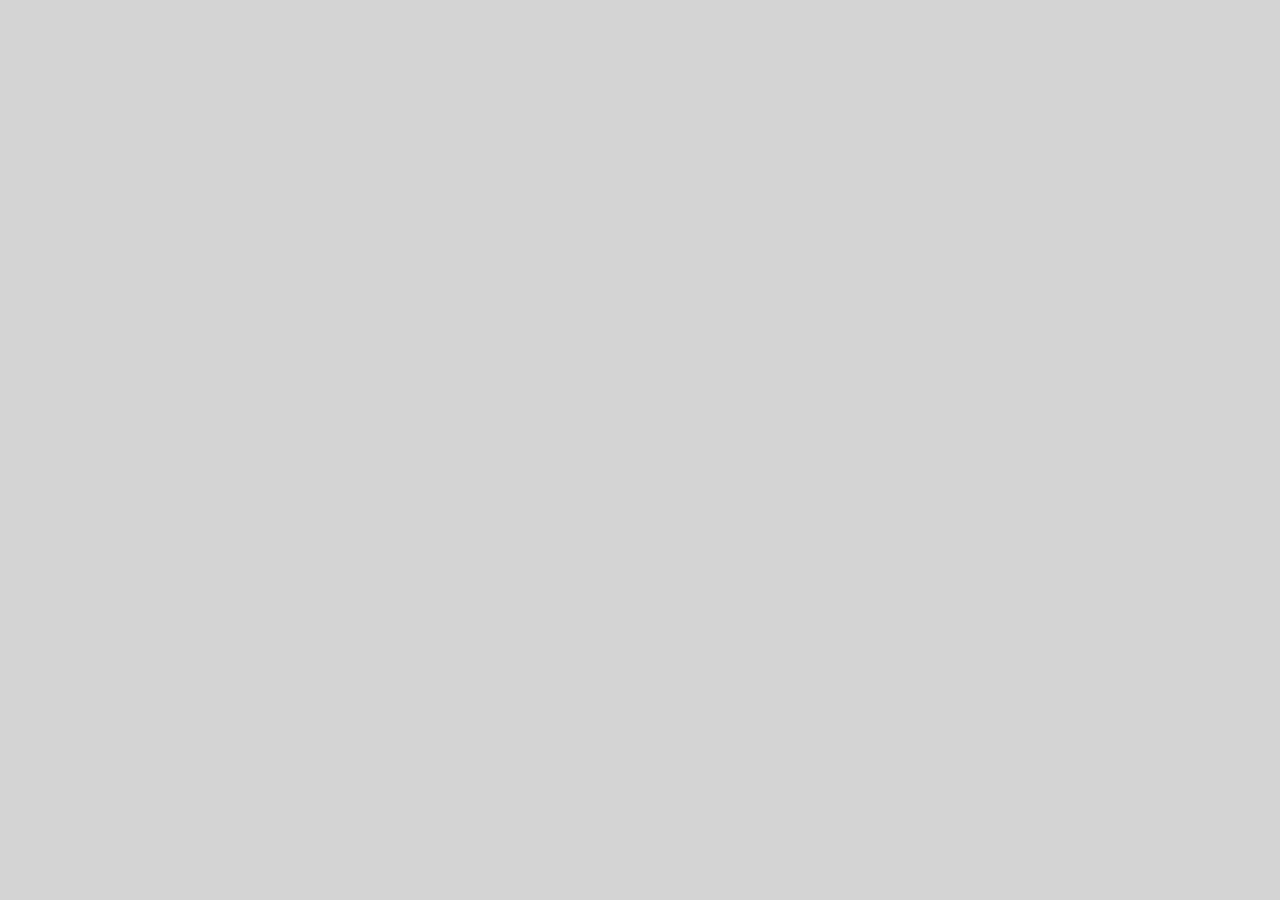
==== index.html @ 7cdcb6d7 "design: css 변수 및 layout 컴포넌트 작업" ====
<!doctype html>
<html lang="ko">
  <head>
    <meta charset="UTF-8" />
    <meta name="viewport" content="width=device-width, initial-scale=1.0" />
    <title>GUIDE ME APP</title>

    <link rel="stylesheet" href="css/style.css" />
    <script src="js/script.js" defer></script>
  </head>
  <body>
    <div class="layout">
      <div class="outlet"></div>
    </div>
  </body>
</html>
---- css/style.css ----
/* Design Token */
:root {
  /* Refernce Token */
  /* Color */
  /* Primary */
  --purple-100: #d7ccff;
  --purple-200: #af99ff;
  --purple-300: #8766ff;
  --purple-400: #5f33ff;
  --purple-500: #3700ff;
  --purple-600: #2c00cc;
  --purple-700: #210099;
  --purple-800: #160066;
  --purple-900: #0b0033;

  /* Secondary */
  --yellow-100: #fdffe2;
  --yellow-200: #fbffaf;
  --yellow-300: #f8ff7c;
  --yellow-400: #f5ff49;
  --yellow-500: #f3ff16;
  --yellow-600: #d6e200;
  --yellow-700: #a6af00;
  --yellow-800: #757c00;
  --yellow-900: #454900;
  --yellow-1000: #151600;

  /* Nutral */
  --gray-50: #ffffff;
  --gray-100: #e6e6e6;
  --gray-150: #cccccc;
  --gray-200: #b3b3b3;
  --gray-250: #999999;
  --gray-300: #808080;
  --gray-350: #666666;
  --gray-400: #4d4d4d;
  --gray-450: #333333;
  --gray-500: #1a1a1a;

  /* Spacing */
  --spacing-4: 4px;
  --spacing-8: 8px;
  --spacing-12: 12px;
  --spacing-16: 16px;
  --spacing-18: 18px;
  --spacing-20: 20px;
  --spacing-24: 24px;

  /* Font Size */
  --font-sm: 14px;
  --font-md: 16px;
  --font-lg: 18px;
  --font-xl: 20px;
  --font-2xl: 22px;
  --font-3xl: 24px;
  --font-4xl: 28px;
  --font-5xl: 30px;
  --font-6xl: 32px;
  --font-7xl: 34px;
  --font-8xl: 36px;
  --font-9xl: 38px;

  /* System Token */
  /* Background */
  --color-bg-primary: var(--gray-50);
  --color-bg-inverse: var(--gray-500);

  /* Text */
  --color-text-primary: var(--gray-500);
  --color-text-inverse: var(--gray-50);

  /* System */
  /* Danger */
  --danger-default: #e28484;
  --danger-bg: #f6d6d6;
  --danger-text: #cf3131;
  /* Warning */
  --warning-default: #816e37;
  --warning-text: #681919;
  --warning-bg: #dbcea9;
  /* Success */
  --success-default: #166145;
  --success-bg: #baefdb;
  --success-text: #0a6d48;
  /* Warning */
  --warning-default: #0057c9;
  --warning-text: #c9e0ff;
  --warning-bg: #002b63;
  /* Information */
  --information-default: #0057c9;
  --information-bg: #c9e0ff;
  --information-text: #002b63;

  /* Accent */
  --green-10: #d4e9d3;
  --green-10: #b3d7b2;
  --green-10: #93c690;
  --green-10: #72b56e;
  --green-10: #559f51;
  --green-10: #437d40;

  /* Resposive */
  /* Layout Spacing */
  --layout-padding-sm: 16px;
  --layout-padding-md: 24px;

  /* Container */
  --container-max: 1280px;
}

/* css 리셋 */
* {
  margin: 0;
  padding: 0;
  box-sizing: border-box;
}
html {
}
body {
  overflow: hidden;
  font-size: var(--font-md);
  color: var(--color-text-primary);
  background-color: var(--color-bg-primary);
}
ul,
li {
  list-style: none;
}
a {
  color: inherit;
  text-decoration: none;
}
img {
  border: 0;
  vertical-align: middle;
}

/* Component Token */
/* Layout */
.layout {
  position: relative;
  width: 100%;
  min-height: 100vh;
  display: flex;
  align-items: center;
  flex-direction: column;
}

.outlet {
  position: relative;
  width: 100%;
  max-width: var(--container-max);
  flex: 1;
  background-color: #d4d4d4;
}

@media screen and (min-width: 320px) {
  .layout {
    padding: 0 var(--layout-padding-sm);
  }
}
@media screen and (min-width: 768px) {
  .layout {
    padding: 0 var(--layout-padding-md);
  }
}
@media screen and (min-width: 1024px) {
  .layout {
    padding: 0;
  }
}
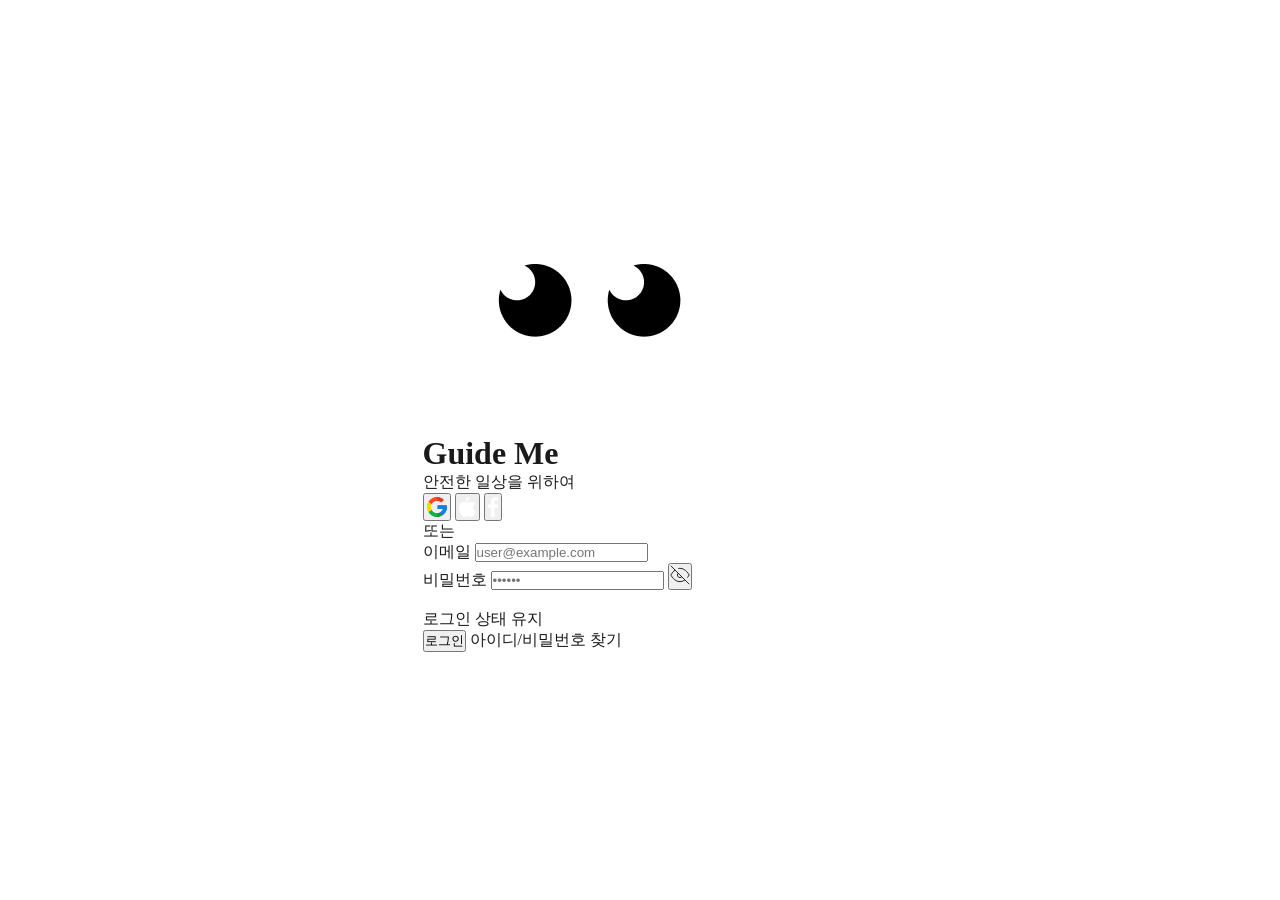
==== commit dc7c5186: "design: 홈화면, 회원가입화면 추가" ====
--- a/index.html
+++ b/index.html
@@ -8,9 +8,98 @@
     <link rel="stylesheet" href="css/style.css" />
     <script src="js/script.js" defer></script>
   </head>
+
   <body>
     <div class="layout">
-      <div class="outlet"></div>
+      <div class="container">
+        <!-- 로고 섹션 -->
+        <div class="logo">
+          <div class="logo-wrap">
+            <img src="assets/icons/rabbit.png" alt="guideme 로고" />
+          </div>
+          <div class="text">
+            <h1 class="logo-name">Guide Me</h1>
+            <p class="logo-sub">안전한 일상을 위하여</p>
+          </div>
+        </div>
+
+        <!-- 소셜 로그인 섹션 -->
+        <div class="social-row">
+          <button class="social-btn google">
+            <img src="assets/icons/google.png" alt="Google" />
+          </button>
+
+          <button class="social-btn apple">
+            <img src="assets/icons/apple.png" alt="Apple" />
+          </button>
+
+          <button class="social-btn facebook">
+            <img src="assets/icons/facebook.png" alt="Facebook" />
+          </button>
+        </div>
+
+        <div class="divider">또는</div>
+
+        <div class="field-group">
+          <div class="field">
+            <span class="field-input">이메일</span>
+            <input
+              class="field-email"
+              type="email"
+              placeholder="user@example.com"
+            />
+          </div>
+
+          <div class="field">
+            <span class="field-label"> 비밀번호 </span>
+            <input
+              class="field-pw"
+              type="password"
+              placeholder="••••••"
+              id="pw"
+            />
+            <button class="eye-btn" onclick="togglePw()">
+              <svg
+                id="eye-icon"
+                width="20"
+                height="20"
+                viewBox="0 0 24 24"
+                fill="none"
+                stroke="currentColor"
+                stroke-width="1"
+              >
+                <path
+                  d="M17.94 17.94A10.07 10.07 0 0 1 12 20c-7 0-11-8-11-8
+                 a18.45 18.45 0 0 1 5.06-5.94M9.9 4.24A9.12 9.12 0 0 1
+                 12 4c7 0 11 8 11 8a18.5 18.5 0 0 1-2.16 3.19
+                 m-6.72-1.07a3 3 0 1 1-4.24-4.24"
+                />
+                <line x1="1" y1="1" x2="23" y2="23" />
+              </svg>
+            </button>
+          </div>
+        </div>
+
+        <div class="check-row">
+          <div class="check-box" id="chk" onclick="toggleCheck()">
+            <svg width="11" height="9" viewBox="0 0 11 9" fill="none">
+              <path
+                d="M1 4L4 7.5L10 1"
+                stroke="white"
+                stroke-width="2"
+                stroke-linecap="round"
+                stroke-linejoin="round"
+              />
+            </svg>
+          </div>
+          <span class="check-label">로그인 상태 유지</span>
+        </div>
+
+        <button class="login-btn">로그인</button>
+        <a class="find-link">아이디/비밀번호 찾기</a>
+
+        <footer class="footer"></footer>
+      </div>
     </div>
   </body>
 </html>
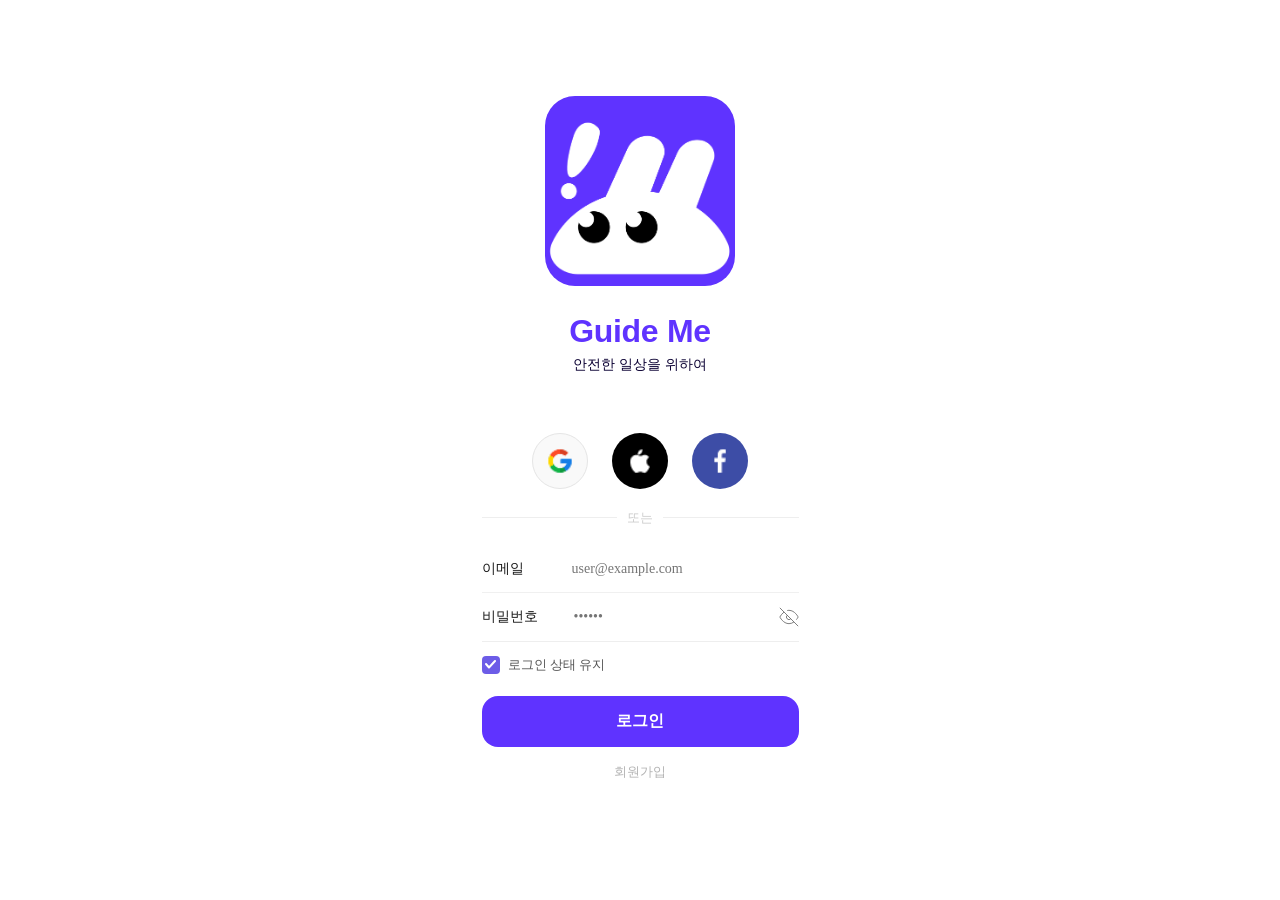
==== commit 9487d07c: "design: 최종 완성" ====
--- a/index.html
+++ b/index.html
@@ -95,8 +95,12 @@
           <span class="check-label">로그인 상태 유지</span>
         </div>
 
-        <button class="login-btn">로그인</button>
-        <a class="find-link">아이디/비밀번호 찾기</a>
+        <button class="login-btn" onclick="window.location.href = 'home.html'">
+          로그인
+        </button>
+        <a class="find-link" onclick="window.location.href = 'firstlogin.html'"
+          >회원가입</a
+        >
 
         <footer class="footer"></footer>
       </div>
--- a/css/style.css
+++ b/css/style.css
@@ -1,3 +1,5 @@
+@import url("https://fonts.googleapis.com/css2?family=Nunito:wght@700;800&family=Pretendard:wght@400;500;600&display=swap");
+
 /* Design Token */
 :root {
   /* Refernce Token */
@@ -114,9 +116,12 @@
   padding: 0;
   box-sizing: border-box;
 }
-html {
-}
+
 body {
+  display: flex;
+  min-height: 100vh;
+  justify-content: center;
+  align-items: center;
   overflow: hidden;
   font-size: var(--font-md);
   color: var(--color-text-primary);
@@ -131,41 +136,265 @@
   text-decoration: none;
 }
 img {
-  border: 0;
-  vertical-align: middle;
+  aspect-ratio: 190/190;
+  border: 100px;
+  display: block;
+  width: 100%;
+  object-fit: cover;
 }
 
 /* Component Token */
 /* Layout */
 .layout {
   position: relative;
-  width: 100%;
   min-height: 100vh;
   display: flex;
   align-items: center;
   flex-direction: column;
 }
 
-.outlet {
+.container {
   position: relative;
-  width: 100%;
   max-width: var(--container-max);
   flex: 1;
-  background-color: #d4d4d4;
-}
-
-@media screen and (min-width: 320px) {
-  .layout {
-    padding: 0 var(--layout-padding-sm);
+  padding: 0 16px;
+  /* background-color: #d4d4d4; */
+}
+
+/* 로고 */
+.logo {
+  display: flex;
+  margin-top: 6rem;
+  flex-direction: column;
+  align-items: center; /* 가로 중앙 */
+  justify-content: center; /* 세로 중앙 */
+}
+
+.logo-wrap {
+  background-color: var(--purple-400);
+  border-radius: 30px;
+  width: 190px;
+  height: 190px;
+  display: flex;
+  align-items: center;
+  margin-bottom: 1.2rem;
+  overflow: hidden;
+  position: relative;
+}
+
+.text {
+  gap: var(--spacing-8);
+  padding: 8px;
+  text-align: center;
+}
+
+.logo-name {
+  font-size: var(--font-6xl);
+  font-weight: 900;
+  color: var(--purple-400);
+  letter-spacing: -0.3px;
+  margin-bottom: 6px;
+  font-family: Arial, sans-serif;
+}
+
+.logo-sub {
+  font-size: var(--font-sm);
+  color: var(--purple-900);
+  font-weight: 400;
+  margin-bottom: 2rem;
+  font-family: Arial, sans-serif;
+}
+
+/* 구글 애플 페이스북 */
+.social-row {
+  margin: 1.2rem;
+  display: flex;
+  align-items: center;
+  justify-content: center;
+  gap: 24px;
+}
+
+.social-btn {
+  width: 56px;
+  height: 56px;
+  border-radius: 50%;
+  border: none;
+  outline: none;
+  cursor: pointer;
+  display: flex;
+  align-items: center;
+  justify-content: center;
+  padding: 0;
+  -webkit-appearance: none;
+  appearance: none;
+}
+
+.social-btn img {
+  width: 28px;
+  height: 28px;
+  object-fit: contain;
+  display: block;
+}
+
+/* 구글 - 흰 배경 + 테두리 */
+.social-btn.google {
+  background: #f9f9f9;
+  border: 1.5px solid #e5e5e5;
+}
+
+/* 애플 - 검정 배경 */
+.social-btn.apple {
+  background: #000;
+}
+
+/* 페이스북 - 파란 배경 */
+.social-btn.facebook {
+  background: #3d4da6;
+}
+/* 폼 섹션 */
+.divider {
+  width: 100%;
+  display: flex;
+  align-items: center;
+  gap: 10px;
+  margin-top: 1.2rem;
+  margin-bottom: 1.2rem;
+  color: #ccc;
+  font-size: 13px;
+}
+.divider::before,
+.divider::after {
+  content: "";
+  flex: 1;
+  height: 1px;
+  background: #eee;
+}
+
+.field-group {
+  width: 100%;
+  display: flex;
+  flex-direction: column;
+  border-bottom: 1.5px solid #eee;
+}
+.field {
+  width: 100%;
+  display: flex;
+  align-items: center;
+  gap: 36px;
+  padding: 14px 0;
+  border-bottom: 1px solid #f0f0f0;
+}
+.field:last-child {
+  border-bottom: none;
+}
+.field-input {
+  font-size: 14px;
+}
+.field-label {
+  font-size: 14px;
+}
+
+.field-email {
+  transform: translateX(12px);
+  justify-content: flex-start;
+  display: flex;
+  border: none;
+  outline: none;
+  font-size: 14px;
+  color: var(--gray-100);
+  background: transparent;
+  font-family: inherit;
+}
+.field-pw {
+  justify-content: flex-start;
+  display: flex;
+  border: none;
+  outline: none;
+  font-size: 14px;
+  color: var(--gray-100);
+  background: transparent;
+  font-family: inherit;
+}
+.eye-btn {
+  background: none;
+  border: none;
+  cursor: pointer;
+  padding: 0;
+  color: var(--gray-350);
+  display: flex;
+  align-items: center;
+}
+
+.check-row {
+  width: 100%;
+  display: flex;
+  align-items: center;
+  gap: 8px;
+  margin: 14px 0 1.4rem;
+}
+.check-box {
+  width: 18px;
+  height: 18px;
+  border-radius: 4px;
+  background: #6c5ce7;
+  display: flex;
+  align-items: center;
+  justify-content: center;
+  flex-shrink: 0;
+  cursor: pointer;
+  transition: background 0.15s;
+}
+.check-label {
+  font-size: 13px;
+  color: #555;
+}
+
+.login-btn {
+  display: flex;
+  justify-content: center;
+  width: 100%;
+  padding: 15px;
+  background: var(--purple-400);
+  border: none;
+  border-radius: 16px;
+  font-size: 16px;
+  font-weight: 700;
+  color: #fff;
+  cursor: pointer;
+  font-family: inherit;
+  margin-bottom: 1rem;
+  transition:
+    opacity 0.15s,
+    transform 0.15s;
+}
+.login-btn:hover {
+  opacity: 0.9;
+}
+
+.find-link {
+  display: flex;
+  justify-content: center;
+  font-size: 13px;
+  color: var(--gray-200);
+  cursor: pointer;
+  text-decoration: none;
+}
+.find-link:hover {
+  color: var(--gray-500);
+}
+
+@media screen and (min-width: 768px) {
+  .container {
+    padding: 0 24px;
   }
-}
-@media screen and (min-width: 768px) {
-  .layout {
-    padding: 0 var(--layout-padding-md);
+  .card-container {
+    grid-template-columns: repeat(3, 1fr);
+    gap: var(--spacing-20);
   }
 }
+
 @media screen and (min-width: 1024px) {
-  .layout {
-    padding: 0;
+  .container {
+    padding: 0 40px;
   }
 }
